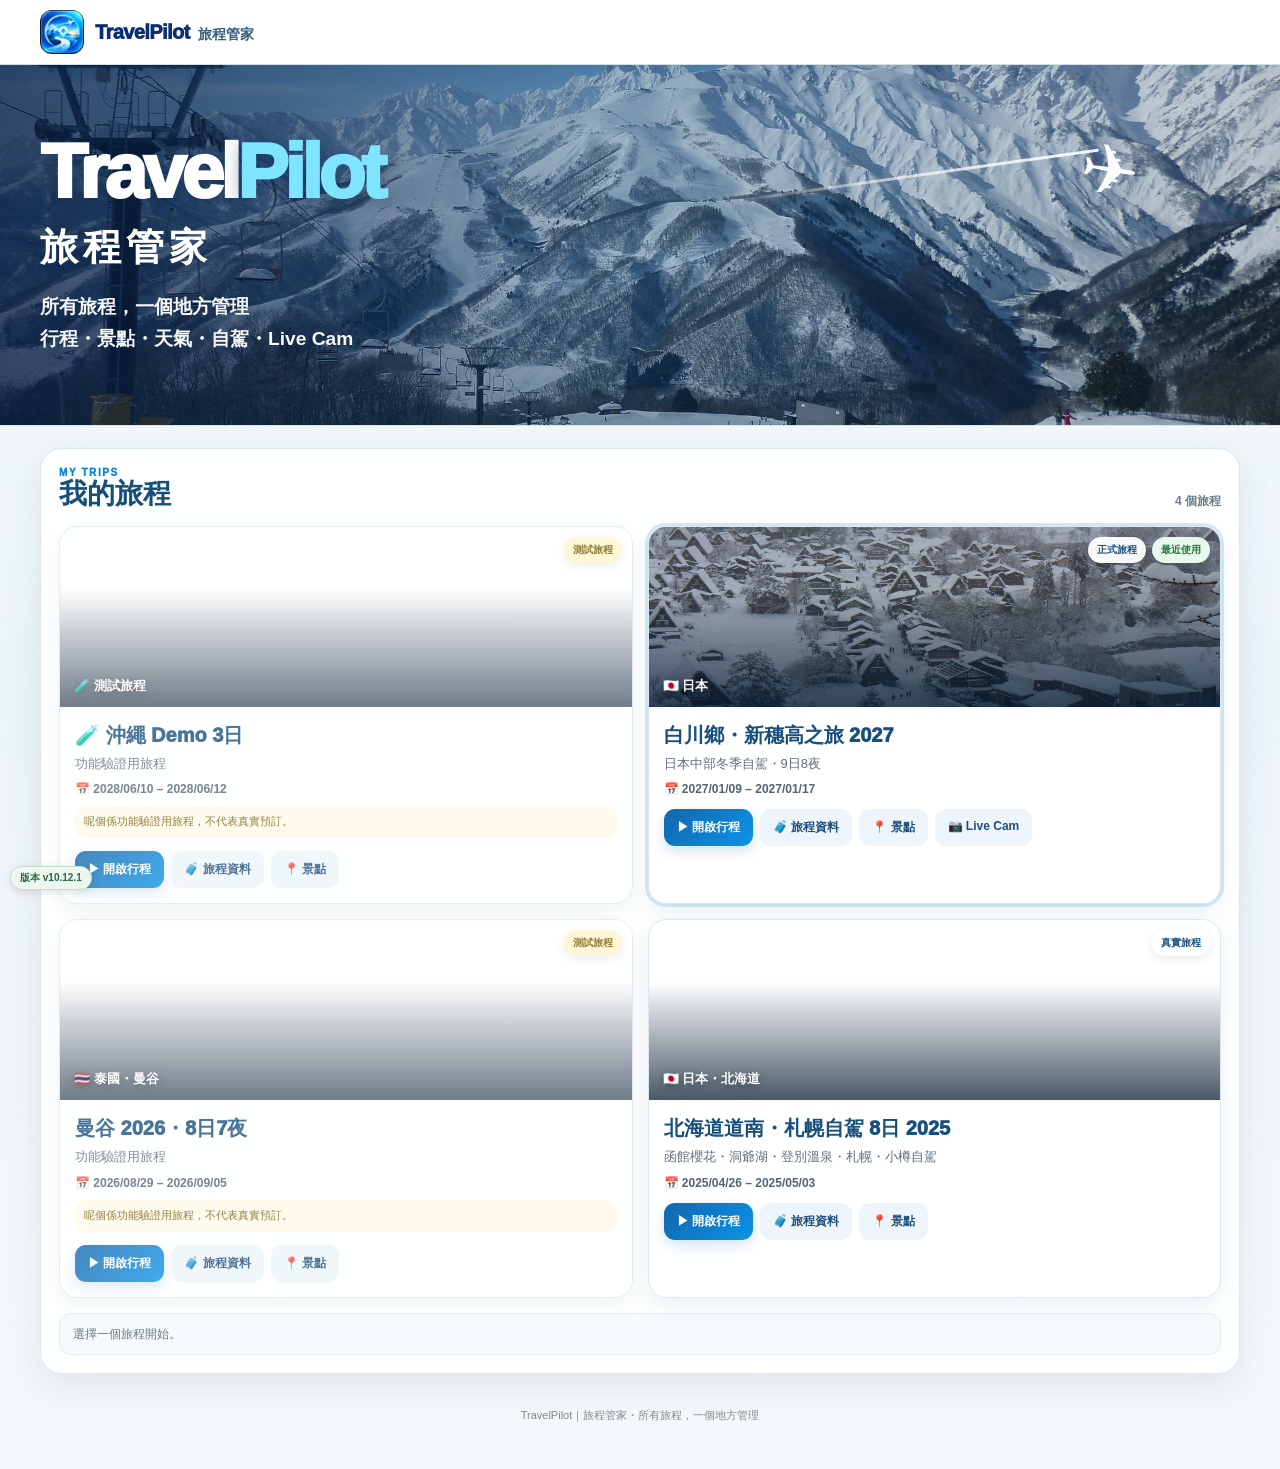
==== index.html @ 58495399 "release: pin homepage assets to v10.12.1" ====
<!DOCTYPE html>
<html lang="zh-HK">
<head>
<meta charset="UTF-8">
<meta name="viewport" content="width=device-width,initial-scale=1.0,viewport-fit=cover">
<meta name="theme-color" content="#0b5fa8">
<meta name="apple-mobile-web-app-capable" content="yes">
<meta name="apple-mobile-web-app-status-bar-style" content="default">
<meta name="apple-mobile-web-app-title" content="TravelPilot">
<link rel="manifest" href="manifest.webmanifest?v=10.12.1">
<link rel="icon" type="image/jpeg" href="assets/images/travelpilot-icon-exact.jpg?v=10.12.1">
<link rel="apple-touch-icon" sizes="180x180" href="assets/images/travelpilot-icon-exact.jpg?v=10.12.1">
<link rel="stylesheet" href="assets/travelpilot-home.css?v=10.12.1">
<meta name="description" content="TravelPilot 旅程管家：集中管理所有旅程、行程、景點、天氣、自駕、Live Cam、旅遊資料與出發 Checklist。">
<title>TravelPilot｜旅程管家</title>
</head>
<body>
<header class="tp-sitebar">
  <div class="tp-sitebar-inner">
    <a class="tp-brand" href="index.html" aria-label="TravelPilot 旅程管家首頁">
      <img src="assets/images/travelpilot-icon-exact.jpg?v=10.12.1" alt="">
      <span class="tp-brand-text"><strong>TravelPilot</strong><small>旅程管家</small></span>
    </a>
  </div>
</header>

<section class="tp-hero" aria-label="TravelPilot 旅程管家">
  <div class="tp-flight-line" aria-hidden="true"></div>
  <div class="tp-hero-inner">
    <div class="tp-hero-copy">
      <div class="tp-hero-title">Travel<span>Pilot</span></div>
      <div class="tp-hero-cn">旅程管家</div>
      <div class="tp-hero-sub">所有旅程，一個地方管理<br>行程・景點・天氣・自駕・Live Cam</div>
    </div>
  </div>
</section>

<main class="tp-shell">
  <section class="tp-trips-panel" id="trips">
    <div class="tp-section-head">
      <div>
        <p class="tp-kicker">MY TRIPS</p>
        <h1>我的旅程</h1>
      </div>
      <span class="tp-count" id="tripCount">載入中…</span>
    </div>
    <div class="tp-trip-grid" id="tripGrid"></div>
    <div class="tp-status" id="tripStatus">正在載入旅程資料…</div>
  </section>
</main>

<footer class="tp-footer">TravelPilot｜旅程管家・所有旅程，一個地方管理</footer>

<script src="assets/multi-trip-context-v1.js?v=10.12.1"></script>
<script>
(function(){
  const fallback={id:'shirakawago-shinhotaka-2027',name:'白川鄉・新穗高之旅 2027',shortName:'白川鄉・新穗高 2027',subtitle:'日本中部冬季自駕・9日8夜',startDate:'2027-01-09',endDate:'2027-01-17',country:'日本',emoji:'🇯🇵',cover:'assets/images/d7-shirakawago-view.jpg',entry:'itinerary.html',status:'active',badge:'正式旅程',features:{itinerary:true,tripInfo:true,attractions:true,liveCam:true}};
  const grid=document.getElementById('tripGrid');
  const count=document.getElementById('tripCount');
  const status=document.getElementById('tripStatus');
  let active='';
  try{active=localStorage.getItem('multiTrip.activeTrip')||''}catch(e){}
  function esc(s){return String(s||'').replace(/[&<>\"]/g,c=>({'&':'&amp;','<':'&lt;','>':'&gt;','\"':'&quot;'}[c]||c))}
  function fmt(s){if(!s)return'';const p=s.split('-');return p.length===3?p[0]+'/'+p[1]+'/'+p[2]:s}
  function url(file,id){const hash=file.includes('#')?file.slice(file.indexOf('#')):'';const clean=hash?file.slice(0,file.indexOf('#')):file;return clean+'?trip='+encodeURIComponent(id)+hash}
  function remember(id){active=id;try{localStorage.setItem('multiTrip.activeTrip',id)}catch(e){}}
  function link(label,file,t,secondary){return '<a class="tp-btn'+(secondary?' tp-btn-secondary':'')+'" href="'+url(file,t.id)+'" data-trip="'+esc(t.id)+'">'+label+'</a>'}
  function displayName(t){return t.status==='test'?(t.displayName||t.shortName||'測試旅程'):(t.displayName||t.name||t.shortName||'未命名旅程')}
  function displaySub(t){return t.status==='test'?(t.displaySubtitle||'功能驗證用旅程'):(t.displaySubtitle||t.subtitle||'')}
  function card(t){
    const f=t.features||{},isTest=t.status==='test',isCurrent=active===t.id,el=document.createElement('article');
    el.className='tp-trip-card'+(isCurrent?' is-current':'')+(isTest?' is-test':'');
    const cover=t.cover?"background-image:url('"+esc(t.cover)+"')":'';
    let actions='';
    if(f.itinerary!==false)actions+=link('▶ 開啟行程',t.entry||'itinerary.html',t,false);
    if(f.tripInfo!==false)actions+=link('🧳 旅程資料','trip-info.html',t,true);
    if(f.attractions!==false)actions+=link('📍 景點','attractions.html',t,true);
    if(f.liveCam!==false)actions+=link('📷 Live Cam','live.html',t,true);
    el.innerHTML='<div class="tp-cover" style="'+cover+'"><div class="tp-country">'+esc(t.emoji||'✈️')+' '+esc(t.country||'')+'</div><div class="tp-badges"><span class="tp-badge '+(isTest?'is-test':'')+'">'+esc(isTest?'測試旅程':(t.badge||'旅程'))+'</span>'+(isCurrent?'<span class="tp-badge is-current">最近使用</span>':'')+'</div></div><div class="tp-trip-body"><div class="tp-trip-name">'+esc(displayName(t))+'</div><div class="tp-trip-sub">'+esc(displaySub(t))+'</div><div class="tp-trip-date">📅 '+esc(fmt(t.startDate))+' – '+esc(fmt(t.endDate))+'</div>'+(isTest?'<div class="tp-test-note">呢個係功能驗證用旅程，不代表真實預訂。</div>':'')+'<div class="tp-actions">'+actions+'</div></div>';
    el.querySelectorAll('[data-trip]').forEach(x=>x.addEventListener('click',()=>remember(t.id)));
    return el;
  }
  function render(trips){
    trips=[...trips].sort((a,b)=>String(b.startDate||'').localeCompare(String(a.startDate||'')));
    if(!active){const first=trips.find(t=>t.status!=='test')||trips[0];if(first)active=first.id}
    grid.innerHTML='';trips.forEach(t=>grid.appendChild(card(t)));count.textContent=trips.length+' 個旅程';status.textContent=trips.length?'選擇一個旅程開始。':'暫時未有旅程。';
  }
  fetch('trips/registry.json?t='+Date.now(),{cache:'no-store'}).then(r=>{if(!r.ok)throw 0;return r.json()}).then(x=>render((x.trips||[]).filter(t=>t.status!=='hidden'))).catch(()=>{render([fallback]);status.textContent='目前離線，顯示已內置旅程。'});
})();
</script>
</body>
</html>
---- assets/travelpilot-home.css ----
:root{--tp-blue:#0879d1;--tp-deep:#092e72;--tp-cyan:#15cbe8;--tp-bg:#edf4f8;--tp-ink:#18344c;--tp-muted:#667b8b;--tp-line:#dce8f0;--tp-card:#fff;--tp-shadow:0 12px 34px rgba(30,82,121,.10)}*{box-sizing:border-box}html{background:var(--tp-bg);scroll-behavior:smooth}body{margin:0;background:linear-gradient(180deg,#f6fbfe 0,#edf4f8 46%,#f5f8fa 100%);color:var(--tp-ink);font-family:Arial,"Microsoft JhengHei","Noto Sans TC",sans-serif;-webkit-font-smoothing:antialiased;overflow-x:hidden}a{-webkit-tap-highlight-color:transparent}.tp-sitebar{position:sticky;top:0;z-index:50;background:rgba(255,255,255,.94);backdrop-filter:blur(18px);border-bottom:1px solid rgba(205,222,233,.95);box-shadow:0 3px 18px rgba(22,65,97,.07)}.tp-sitebar-inner{width:min(1240px,100%);min-height:64px;margin:auto;padding:8px 20px;display:flex;align-items:center}.tp-brand{display:inline-flex;align-items:center;gap:11px;text-decoration:none;color:var(--tp-deep)}.tp-brand>img{width:44px;height:44px;object-fit:cover;border-radius:12px}.tp-brand-text{display:flex;align-items:baseline;gap:8px}.tp-brand-text strong{font-size:20px;font-weight:950;letter-spacing:-.03em}.tp-brand-text small{font-size:14px;font-weight:850;color:#325b7f}.tp-hero{position:relative;min-height:360px;background:linear-gradient(90deg,rgba(4,31,68,.72),rgba(5,69,116,.32) 47%,rgba(7,87,136,.08)),url('images/d5-mountain-harbor.jpg') center 42%/cover no-repeat;border-bottom:1px solid #d2e4ee;overflow:hidden}.tp-hero:before{content:"";position:absolute;left:0;right:0;bottom:0;height:40%;background:linear-gradient(180deg,transparent,rgba(3,24,47,.18))}.tp-hero:after{content:"✈";position:absolute;right:11%;top:18%;font-size:70px;color:rgba(255,255,255,.96);text-shadow:0 6px 22px rgba(0,45,88,.28);transform:rotate(9deg)}.tp-flight-line{position:absolute;right:14%;top:31%;width:32%;height:3px;background:linear-gradient(90deg,transparent,rgba(255,255,255,.65),rgba(255,255,255,.95));transform:rotate(-8deg);border-radius:999px;box-shadow:0 0 10px rgba(255,255,255,.35)}.tp-hero-inner{position:relative;z-index:2;width:min(1240px,100%);min-height:360px;margin:auto;padding:38px 20px;display:flex;align-items:center}.tp-hero-copy{max-width:650px;color:#fff;text-shadow:0 3px 18px rgba(0,34,74,.48)}.tp-hero-title{font-size:clamp(48px,6vw,88px);font-weight:950;letter-spacing:-.055em;line-height:.95}.tp-hero-title span{color:#7fe4ff}.tp-hero-cn{margin-top:14px;font-size:clamp(25px,3vw,43px);font-weight:900;letter-spacing:.13em}.tp-hero-sub{margin-top:18px;font-size:clamp(14px,1.5vw,20px);font-weight:750;line-height:1.65;color:rgba(255,255,255,.96)}.tp-shell{width:min(1240px,100%);margin:auto;padding:22px 20px 34px}.tp-trips-panel{background:rgba(255,255,255,.96);border:1px solid var(--tp-line);border-radius:22px;box-shadow:var(--tp-shadow);padding:18px}.tp-section-head{display:flex;align-items:flex-end;justify-content:space-between;gap:14px;margin-bottom:16px}.tp-section-head h1{margin:1px 0 0;color:#174e7a;line-height:1.1;font-size:28px}.tp-kicker{margin:0;color:#0a86da;font-size:10px;font-weight:950;letter-spacing:.16em}.tp-count{font-size:12px;color:#6b7d89;font-weight:850}.tp-trip-grid{display:grid;grid-template-columns:repeat(2,minmax(0,1fr));gap:15px}.tp-trip-card{overflow:hidden;background:#fff;border:1px solid #dce8f0;border-radius:18px;box-shadow:0 8px 22px rgba(20,71,111,.08);transition:transform .16s ease,box-shadow .16s ease,opacity .16s ease}.tp-trip-card:hover{transform:translateY(-2px);box-shadow:0 12px 28px rgba(20,71,111,.12)}.tp-trip-card.is-current{outline:3px solid rgba(8,121,209,.17)}.tp-trip-card.is-test{opacity:.78}.tp-cover{height:180px;background:linear-gradient(135deg,#dbe7ef,#b8cedd) center/cover no-repeat;position:relative}.tp-cover:after{content:"";position:absolute;inset:0;background:linear-gradient(transparent 34%,rgba(3,24,47,.72))}.tp-country{position:absolute;left:14px;bottom:12px;z-index:2;color:#fff;font-size:13px;font-weight:900;text-shadow:0 2px 8px rgba(0,0,0,.35)}.tp-badges{position:absolute;top:10px;right:10px;z-index:3;display:flex;gap:6px;flex-wrap:wrap;justify-content:flex-end}.tp-badge{padding:6px 9px;border-radius:999px;font-size:10px;font-weight:950;background:rgba(255,255,255,.95);color:#174f7d;box-shadow:0 3px 10px rgba(11,49,78,.10)}.tp-badge.is-test{background:#fff4c8;color:#725700}.tp-badge.is-current{background:#e7f8ec;color:#277341}.tp-trip-body{padding:15px}.tp-trip-name{font-size:20px;font-weight:950;color:#174f7d;line-height:1.35}.tp-trip-sub{margin-top:5px;color:#60717d;font-size:13px;line-height:1.5}.tp-trip-date{margin-top:9px;font-size:12px;color:#526571;font-weight:850}.tp-test-note{margin-top:10px;padding:8px 9px;border-radius:10px;background:#fff9e7;color:#776012;font-size:11px;line-height:1.45}.tp-actions{display:flex;gap:7px;flex-wrap:wrap;margin-top:13px}.tp-btn{border:0;border-radius:11px;background:linear-gradient(135deg,#1266ad,#0b94e7);color:#fff;padding:10px 13px;font-weight:900;text-decoration:none;font-size:12px;box-shadow:0 5px 13px rgba(19,105,173,.19);transition:transform .15s ease,filter .15s ease}.tp-btn:hover{transform:translateY(-1px);filter:brightness(1.03)}.tp-btn-secondary{background:#edf5fa;color:#1f4e79;box-shadow:none}.tp-status{margin-top:15px;padding:11px 13px;border-radius:12px;background:#f7fafc;color:#657987;font-size:12px;line-height:1.55;border:1px solid #e0ebf2}.tp-footer{text-align:center;color:#7b8992;font-size:11px;padding:0 12px 46px}@media(max-width:980px){.tp-hero,.tp-hero-inner{min-height:310px}.tp-hero:after{font-size:54px;right:7%}.tp-flight-line{right:12%;width:36%}}@media(max-width:700px){.tp-sitebar-inner{min-height:58px;padding:7px 12px}.tp-brand>img{width:40px;height:40px}.tp-brand-text{gap:6px}.tp-brand-text strong{font-size:17px}.tp-brand-text small{font-size:12px}.tp-hero{min-height:300px;background-position:center 45%}.tp-hero-inner{min-height:300px;padding:28px 16px;align-items:flex-end}.tp-hero-copy{max-width:88%}.tp-hero-title{font-size:clamp(38px,11vw,52px)}.tp-hero-cn{font-size:clamp(22px,7vw,30px)}.tp-hero-sub{font-size:13px;margin-top:12px}.tp-hero:after{font-size:42px;right:4%;top:9%}.tp-flight-line{top:21%;right:7%;width:40%}.tp-shell{padding:12px 10px 28px}.tp-trips-panel{padding:12px;border-radius:17px}.tp-section-head{margin-bottom:12px}.tp-section-head h1{font-size:23px}.tp-trip-grid{grid-template-columns:1fr}.tp-cover{height:155px}.tp-trip-name{font-size:18px}.tp-footer{padding-bottom:34px}}@media(max-width:390px){.tp-brand-text{flex-direction:column;align-items:flex-start;gap:0}.tp-brand-text small{font-size:10px}.tp-btn{padding:9px 11px}}
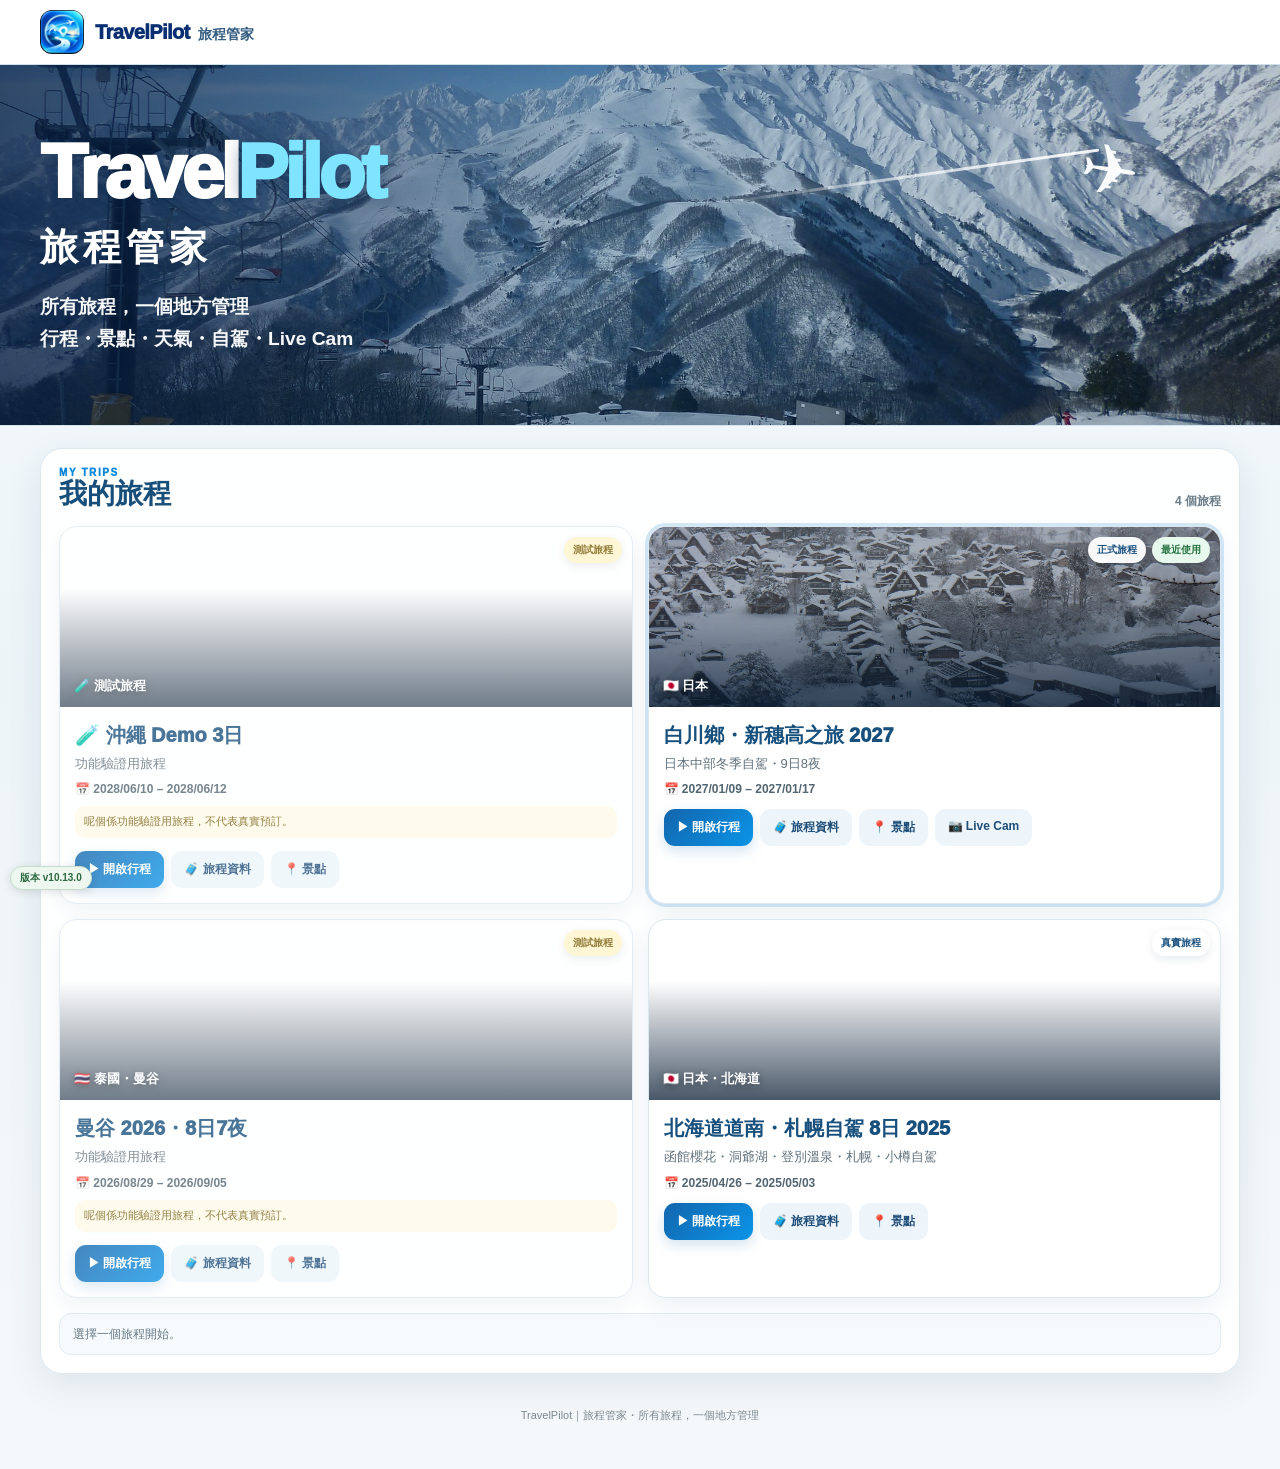
==== commit 895f6765: "release: refresh homepage cache-busters for v10.13.0" ====
--- a/index.html
+++ b/index.html
@@ -7,10 +7,10 @@
 <meta name="apple-mobile-web-app-capable" content="yes">
 <meta name="apple-mobile-web-app-status-bar-style" content="default">
 <meta name="apple-mobile-web-app-title" content="TravelPilot">
-<link rel="manifest" href="manifest.webmanifest?v=10.12.1">
-<link rel="icon" type="image/jpeg" href="assets/images/travelpilot-icon-exact.jpg?v=10.12.1">
-<link rel="apple-touch-icon" sizes="180x180" href="assets/images/travelpilot-icon-exact.jpg?v=10.12.1">
-<link rel="stylesheet" href="assets/travelpilot-home.css?v=10.12.1">
+<link rel="manifest" href="manifest.webmanifest?v=10.13.0">
+<link rel="icon" type="image/jpeg" href="assets/images/travelpilot-icon-exact.jpg?v=10.13.0">
+<link rel="apple-touch-icon" sizes="180x180" href="assets/images/travelpilot-icon-exact.jpg?v=10.13.0">
+<link rel="stylesheet" href="assets/travelpilot-home.css?v=10.13.0">
 <meta name="description" content="TravelPilot 旅程管家：集中管理所有旅程、行程、景點、天氣、自駕、Live Cam、旅遊資料與出發 Checklist。">
 <title>TravelPilot｜旅程管家</title>
 </head>
@@ -18,7 +18,7 @@
 <header class="tp-sitebar">
   <div class="tp-sitebar-inner">
     <a class="tp-brand" href="index.html" aria-label="TravelPilot 旅程管家首頁">
-      <img src="assets/images/travelpilot-icon-exact.jpg?v=10.12.1" alt="">
+      <img src="assets/images/travelpilot-icon-exact.jpg?v=10.13.0" alt="">
       <span class="tp-brand-text"><strong>TravelPilot</strong><small>旅程管家</small></span>
     </a>
   </div>
@@ -51,7 +51,7 @@
 
 <footer class="tp-footer">TravelPilot｜旅程管家・所有旅程，一個地方管理</footer>
 
-<script src="assets/multi-trip-context-v1.js?v=10.12.1"></script>
+<script src="assets/multi-trip-context-v1.js?v=10.13.0"></script>
 <script>
 (function(){
   const fallback={id:'shirakawago-shinhotaka-2027',name:'白川鄉・新穗高之旅 2027',shortName:'白川鄉・新穗高 2027',subtitle:'日本中部冬季自駕・9日8夜',startDate:'2027-01-09',endDate:'2027-01-17',country:'日本',emoji:'🇯🇵',cover:'assets/images/d7-shirakawago-view.jpg',entry:'itinerary.html',status:'active',badge:'正式旅程',features:{itinerary:true,tripInfo:true,attractions:true,liveCam:true}};
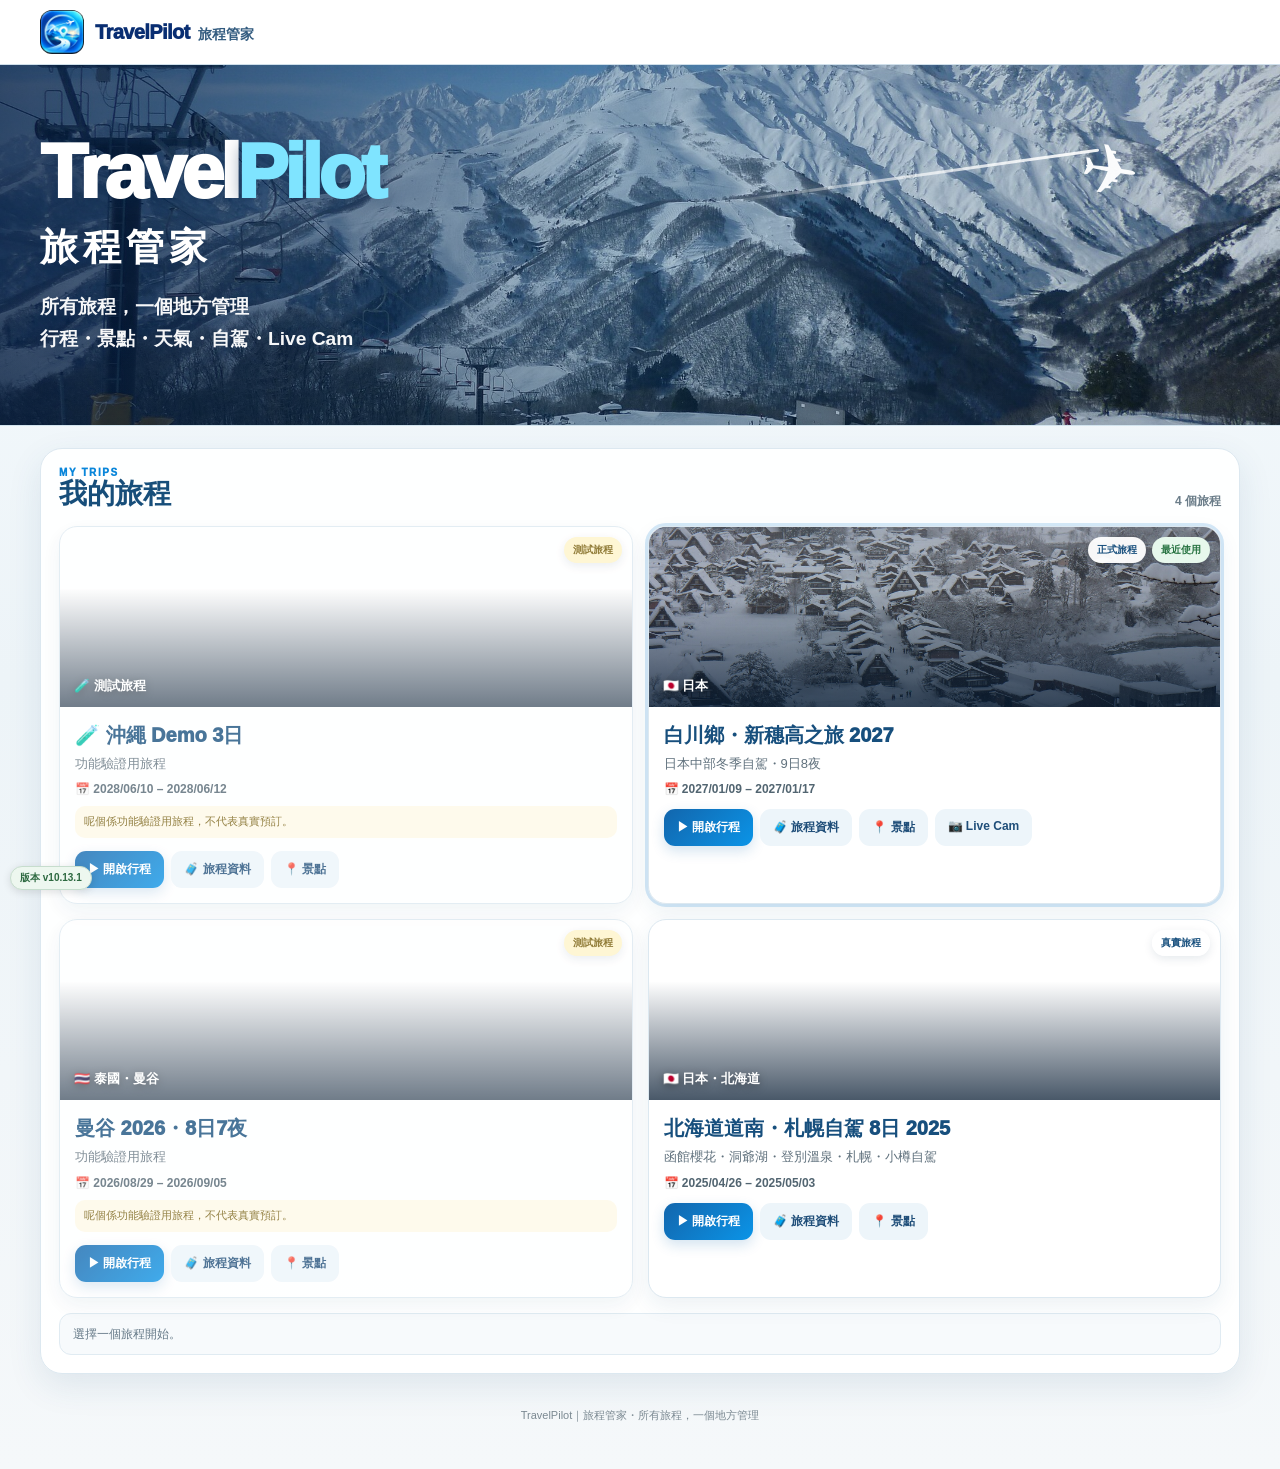
==== commit 1c666347: "cleanup: remove retired trip-page update popup [stage4b-applied]" ====
--- a/index.html
+++ b/index.html
@@ -7,10 +7,10 @@
 <meta name="apple-mobile-web-app-capable" content="yes">
 <meta name="apple-mobile-web-app-status-bar-style" content="default">
 <meta name="apple-mobile-web-app-title" content="TravelPilot">
-<link rel="manifest" href="manifest.webmanifest?v=10.13.0">
-<link rel="icon" type="image/jpeg" href="assets/images/travelpilot-icon-exact.jpg?v=10.13.0">
-<link rel="apple-touch-icon" sizes="180x180" href="assets/images/travelpilot-icon-exact.jpg?v=10.13.0">
-<link rel="stylesheet" href="assets/travelpilot-home.css?v=10.13.0">
+<link rel="manifest" href="manifest.webmanifest?v=10.13.1">
+<link rel="icon" type="image/jpeg" href="assets/images/travelpilot-icon-exact.jpg?v=10.13.1">
+<link rel="apple-touch-icon" sizes="180x180" href="assets/images/travelpilot-icon-exact.jpg?v=10.13.1">
+<link rel="stylesheet" href="assets/travelpilot-home.css?v=10.13.1">
 <meta name="description" content="TravelPilot 旅程管家：集中管理所有旅程、行程、景點、天氣、自駕、Live Cam、旅遊資料與出發 Checklist。">
 <title>TravelPilot｜旅程管家</title>
 </head>
@@ -18,7 +18,7 @@
 <header class="tp-sitebar">
   <div class="tp-sitebar-inner">
     <a class="tp-brand" href="index.html" aria-label="TravelPilot 旅程管家首頁">
-      <img src="assets/images/travelpilot-icon-exact.jpg?v=10.13.0" alt="">
+      <img src="assets/images/travelpilot-icon-exact.jpg?v=10.13.1" alt="">
       <span class="tp-brand-text"><strong>TravelPilot</strong><small>旅程管家</small></span>
     </a>
   </div>
@@ -51,7 +51,7 @@
 
 <footer class="tp-footer">TravelPilot｜旅程管家・所有旅程，一個地方管理</footer>
 
-<script src="assets/multi-trip-context-v1.js?v=10.13.0"></script>
+<script src="assets/multi-trip-context-v1.js?v=10.13.1"></script>
 <script>
 (function(){
   const fallback={id:'shirakawago-shinhotaka-2027',name:'白川鄉・新穗高之旅 2027',shortName:'白川鄉・新穗高 2027',subtitle:'日本中部冬季自駕・9日8夜',startDate:'2027-01-09',endDate:'2027-01-17',country:'日本',emoji:'🇯🇵',cover:'assets/images/d7-shirakawago-view.jpg',entry:'itinerary.html',status:'active',badge:'正式旅程',features:{itinerary:true,tripInfo:true,attractions:true,liveCam:true}};
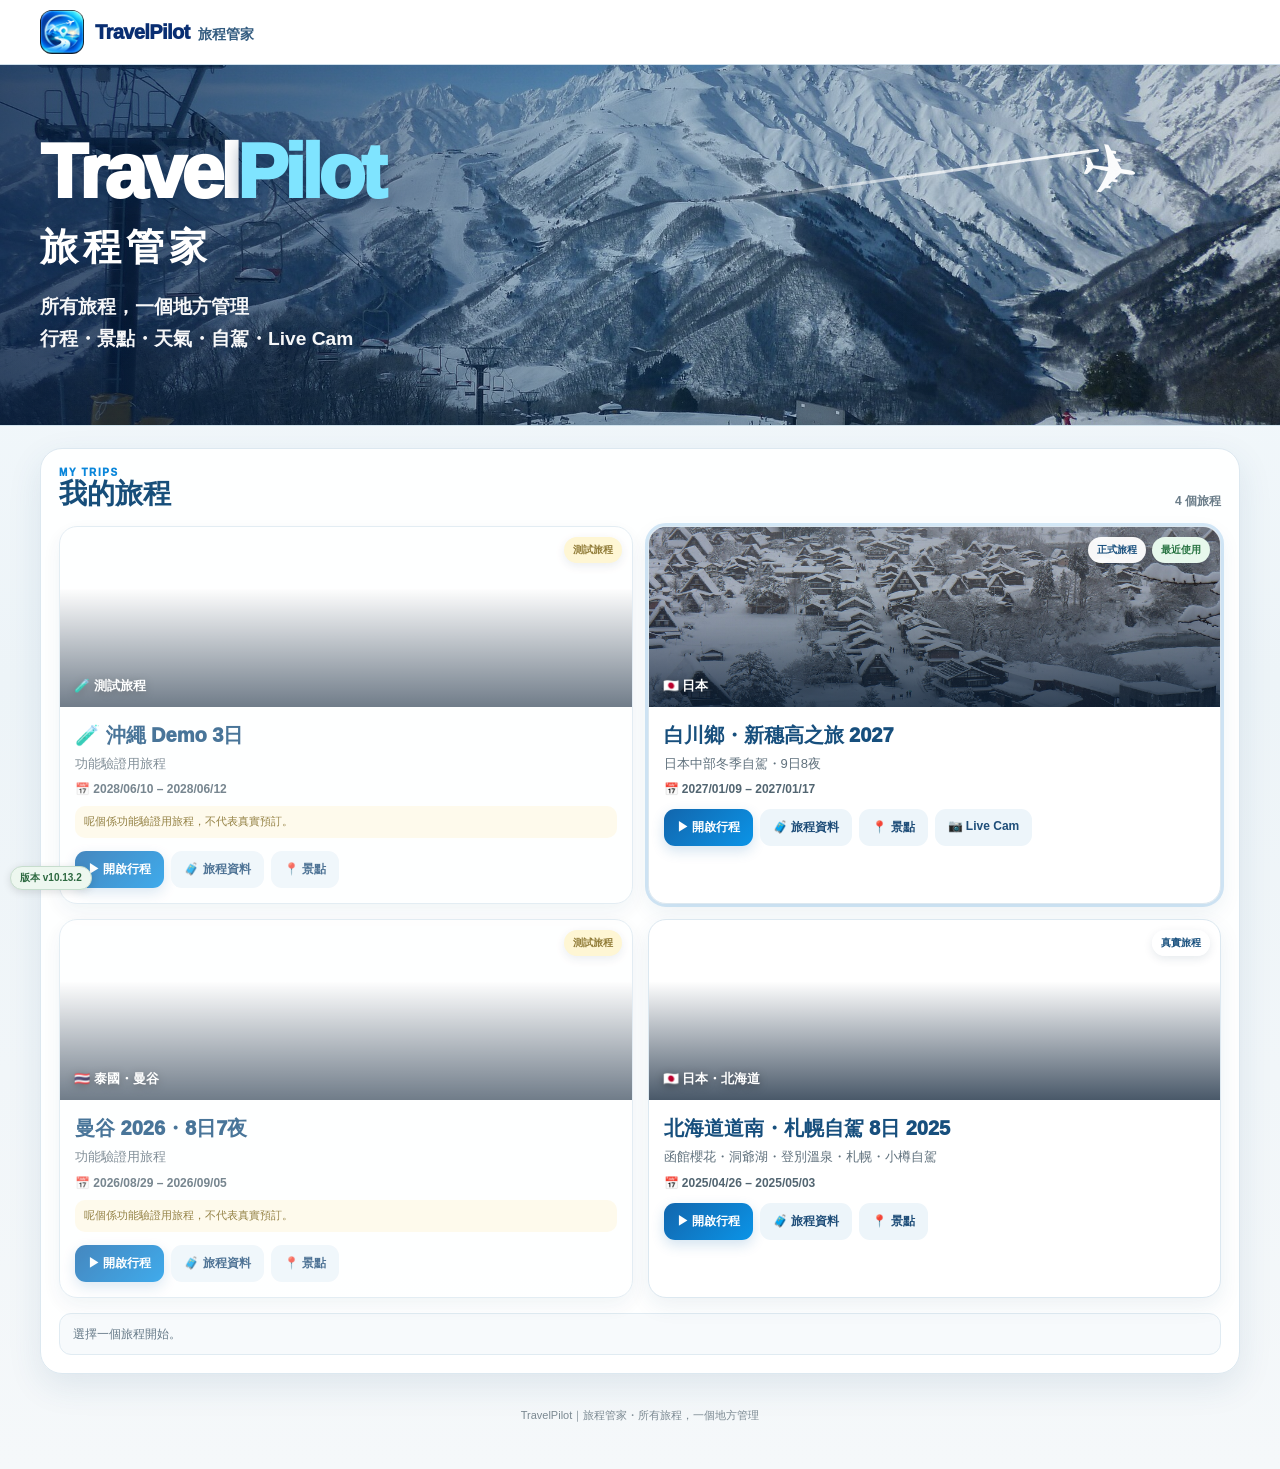
==== commit 347f7c5a: "cleanup: audit loader dependencies and remove duplicate script load [stage5a-applied]" ====
--- a/index.html
+++ b/index.html
@@ -7,10 +7,10 @@
 <meta name="apple-mobile-web-app-capable" content="yes">
 <meta name="apple-mobile-web-app-status-bar-style" content="default">
 <meta name="apple-mobile-web-app-title" content="TravelPilot">
-<link rel="manifest" href="manifest.webmanifest?v=10.13.1">
-<link rel="icon" type="image/jpeg" href="assets/images/travelpilot-icon-exact.jpg?v=10.13.1">
-<link rel="apple-touch-icon" sizes="180x180" href="assets/images/travelpilot-icon-exact.jpg?v=10.13.1">
-<link rel="stylesheet" href="assets/travelpilot-home.css?v=10.13.1">
+<link rel="manifest" href="manifest.webmanifest?v=10.13.2">
+<link rel="icon" type="image/jpeg" href="assets/images/travelpilot-icon-exact.jpg?v=10.13.2">
+<link rel="apple-touch-icon" sizes="180x180" href="assets/images/travelpilot-icon-exact.jpg?v=10.13.2">
+<link rel="stylesheet" href="assets/travelpilot-home.css?v=10.13.2">
 <meta name="description" content="TravelPilot 旅程管家：集中管理所有旅程、行程、景點、天氣、自駕、Live Cam、旅遊資料與出發 Checklist。">
 <title>TravelPilot｜旅程管家</title>
 </head>
@@ -18,7 +18,7 @@
 <header class="tp-sitebar">
   <div class="tp-sitebar-inner">
     <a class="tp-brand" href="index.html" aria-label="TravelPilot 旅程管家首頁">
-      <img src="assets/images/travelpilot-icon-exact.jpg?v=10.13.1" alt="">
+      <img src="assets/images/travelpilot-icon-exact.jpg?v=10.13.2" alt="">
       <span class="tp-brand-text"><strong>TravelPilot</strong><small>旅程管家</small></span>
     </a>
   </div>
@@ -51,7 +51,7 @@
 
 <footer class="tp-footer">TravelPilot｜旅程管家・所有旅程，一個地方管理</footer>
 
-<script src="assets/multi-trip-context-v1.js?v=10.13.1"></script>
+<script src="assets/multi-trip-context-v1.js?v=10.13.2"></script>
 <script>
 (function(){
   const fallback={id:'shirakawago-shinhotaka-2027',name:'白川鄉・新穗高之旅 2027',shortName:'白川鄉・新穗高 2027',subtitle:'日本中部冬季自駕・9日8夜',startDate:'2027-01-09',endDate:'2027-01-17',country:'日本',emoji:'🇯🇵',cover:'assets/images/d7-shirakawago-view.jpg',entry:'itinerary.html',status:'active',badge:'正式旅程',features:{itinerary:true,tripInfo:true,attractions:true,liveCam:true}};
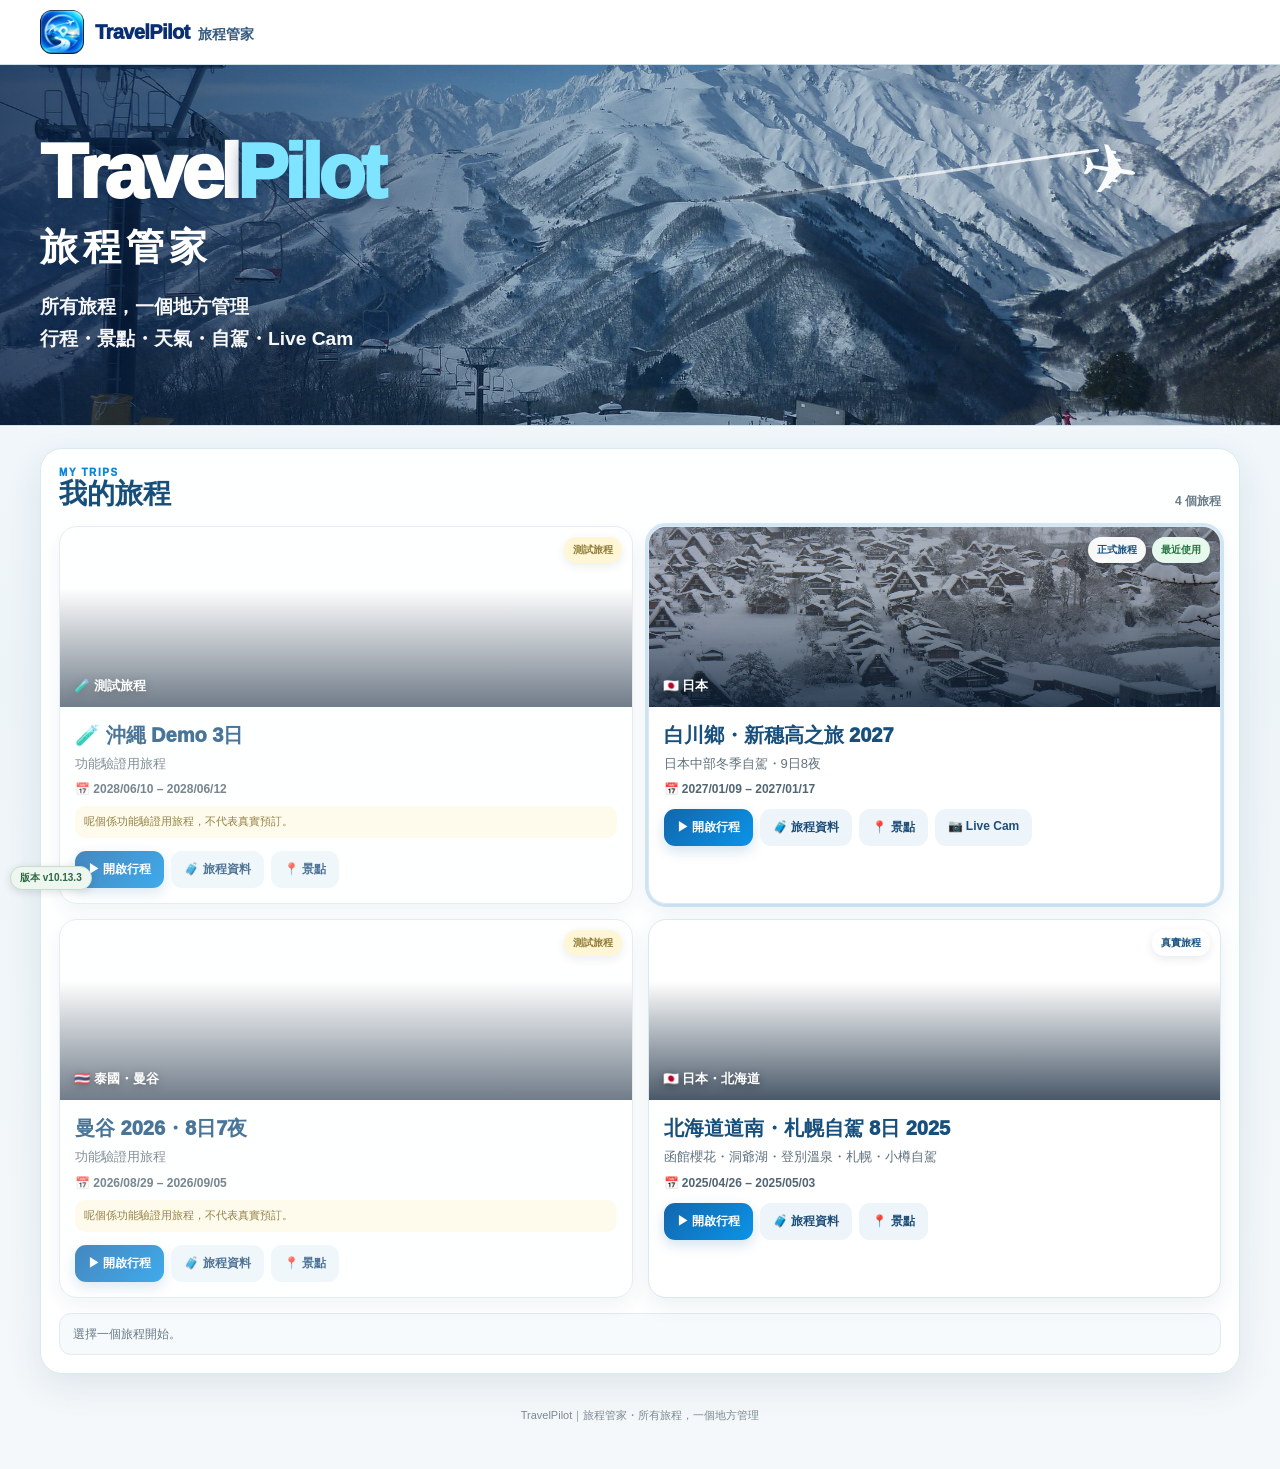
==== commit c17a05fd: "fix: remove persistent Live Cam reload prompt [live-reload-hotfix-applied]" ====
--- a/index.html
+++ b/index.html
@@ -7,10 +7,10 @@
 <meta name="apple-mobile-web-app-capable" content="yes">
 <meta name="apple-mobile-web-app-status-bar-style" content="default">
 <meta name="apple-mobile-web-app-title" content="TravelPilot">
-<link rel="manifest" href="manifest.webmanifest?v=10.13.2">
-<link rel="icon" type="image/jpeg" href="assets/images/travelpilot-icon-exact.jpg?v=10.13.2">
-<link rel="apple-touch-icon" sizes="180x180" href="assets/images/travelpilot-icon-exact.jpg?v=10.13.2">
-<link rel="stylesheet" href="assets/travelpilot-home.css?v=10.13.2">
+<link rel="manifest" href="manifest.webmanifest?v=10.13.3">
+<link rel="icon" type="image/jpeg" href="assets/images/travelpilot-icon-exact.jpg?v=10.13.3">
+<link rel="apple-touch-icon" sizes="180x180" href="assets/images/travelpilot-icon-exact.jpg?v=10.13.3">
+<link rel="stylesheet" href="assets/travelpilot-home.css?v=10.13.3">
 <meta name="description" content="TravelPilot 旅程管家：集中管理所有旅程、行程、景點、天氣、自駕、Live Cam、旅遊資料與出發 Checklist。">
 <title>TravelPilot｜旅程管家</title>
 </head>
@@ -18,7 +18,7 @@
 <header class="tp-sitebar">
   <div class="tp-sitebar-inner">
     <a class="tp-brand" href="index.html" aria-label="TravelPilot 旅程管家首頁">
-      <img src="assets/images/travelpilot-icon-exact.jpg?v=10.13.2" alt="">
+      <img src="assets/images/travelpilot-icon-exact.jpg?v=10.13.3" alt="">
       <span class="tp-brand-text"><strong>TravelPilot</strong><small>旅程管家</small></span>
     </a>
   </div>
@@ -51,7 +51,7 @@
 
 <footer class="tp-footer">TravelPilot｜旅程管家・所有旅程，一個地方管理</footer>
 
-<script src="assets/multi-trip-context-v1.js?v=10.13.2"></script>
+<script src="assets/multi-trip-context-v1.js?v=10.13.3"></script>
 <script>
 (function(){
   const fallback={id:'shirakawago-shinhotaka-2027',name:'白川鄉・新穗高之旅 2027',shortName:'白川鄉・新穗高 2027',subtitle:'日本中部冬季自駕・9日8夜',startDate:'2027-01-09',endDate:'2027-01-17',country:'日本',emoji:'🇯🇵',cover:'assets/images/d7-shirakawago-view.jpg',entry:'itinerary.html',status:'active',badge:'正式旅程',features:{itinerary:true,tripInfo:true,attractions:true,liveCam:true}};
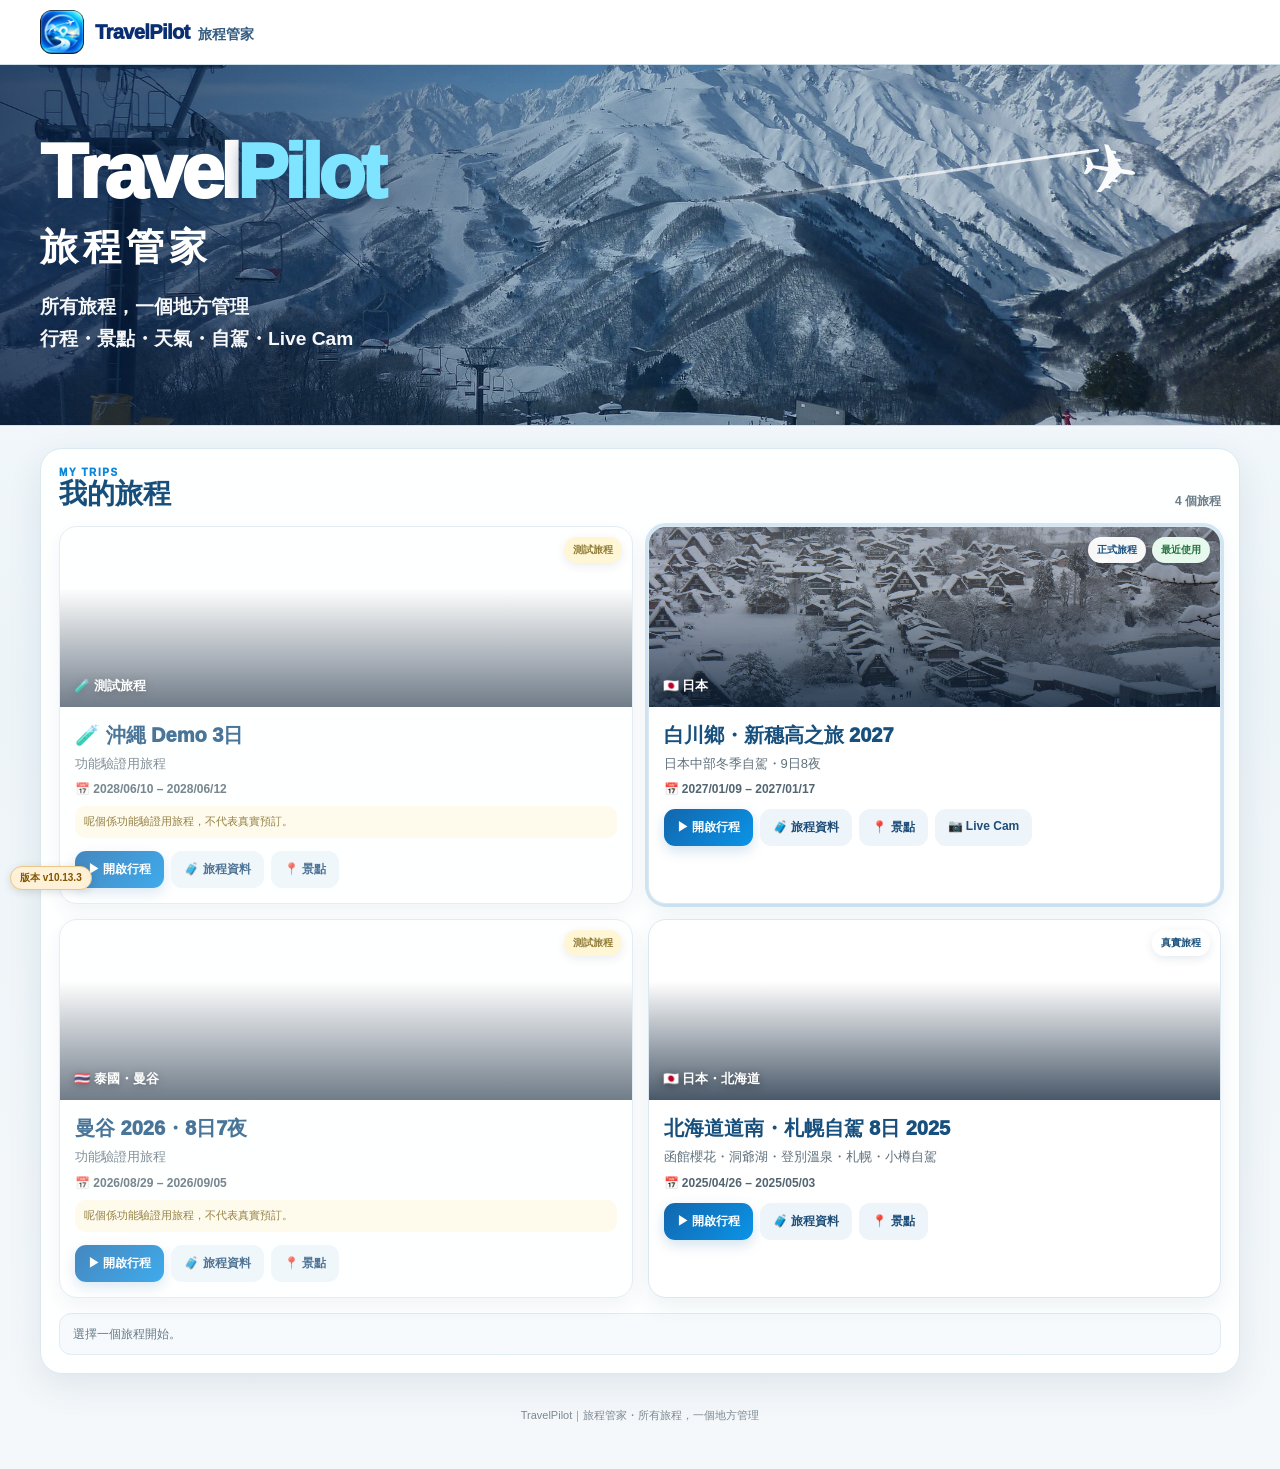
==== commit 00d7867d: "Stage 6A: bump homepage release pins" ====
--- a/index.html
+++ b/index.html
@@ -7,10 +7,10 @@
 <meta name="apple-mobile-web-app-capable" content="yes">
 <meta name="apple-mobile-web-app-status-bar-style" content="default">
 <meta name="apple-mobile-web-app-title" content="TravelPilot">
-<link rel="manifest" href="manifest.webmanifest?v=10.13.3">
-<link rel="icon" type="image/jpeg" href="assets/images/travelpilot-icon-exact.jpg?v=10.13.3">
-<link rel="apple-touch-icon" sizes="180x180" href="assets/images/travelpilot-icon-exact.jpg?v=10.13.3">
-<link rel="stylesheet" href="assets/travelpilot-home.css?v=10.13.3">
+<link rel="manifest" href="manifest.webmanifest?v=10.14.0">
+<link rel="icon" type="image/jpeg" href="assets/images/travelpilot-icon-exact.jpg?v=10.14.0">
+<link rel="apple-touch-icon" sizes="180x180" href="assets/images/travelpilot-icon-exact.jpg?v=10.14.0">
+<link rel="stylesheet" href="assets/travelpilot-home.css?v=10.14.0">
 <meta name="description" content="TravelPilot 旅程管家：集中管理所有旅程、行程、景點、天氣、自駕、Live Cam、旅遊資料與出發 Checklist。">
 <title>TravelPilot｜旅程管家</title>
 </head>
@@ -18,7 +18,7 @@
 <header class="tp-sitebar">
   <div class="tp-sitebar-inner">
     <a class="tp-brand" href="index.html" aria-label="TravelPilot 旅程管家首頁">
-      <img src="assets/images/travelpilot-icon-exact.jpg?v=10.13.3" alt="">
+      <img src="assets/images/travelpilot-icon-exact.jpg?v=10.14.0" alt="">
       <span class="tp-brand-text"><strong>TravelPilot</strong><small>旅程管家</small></span>
     </a>
   </div>
@@ -51,7 +51,7 @@
 
 <footer class="tp-footer">TravelPilot｜旅程管家・所有旅程，一個地方管理</footer>
 
-<script src="assets/multi-trip-context-v1.js?v=10.13.3"></script>
+<script src="assets/multi-trip-context-v1.js?v=10.14.0"></script>
 <script>
 (function(){
   const fallback={id:'shirakawago-shinhotaka-2027',name:'白川鄉・新穗高之旅 2027',shortName:'白川鄉・新穗高 2027',subtitle:'日本中部冬季自駕・9日8夜',startDate:'2027-01-09',endDate:'2027-01-17',country:'日本',emoji:'🇯🇵',cover:'assets/images/d7-shirakawago-view.jpg',entry:'itinerary.html',status:'active',badge:'正式旅程',features:{itinerary:true,tripInfo:true,attractions:true,liveCam:true}};
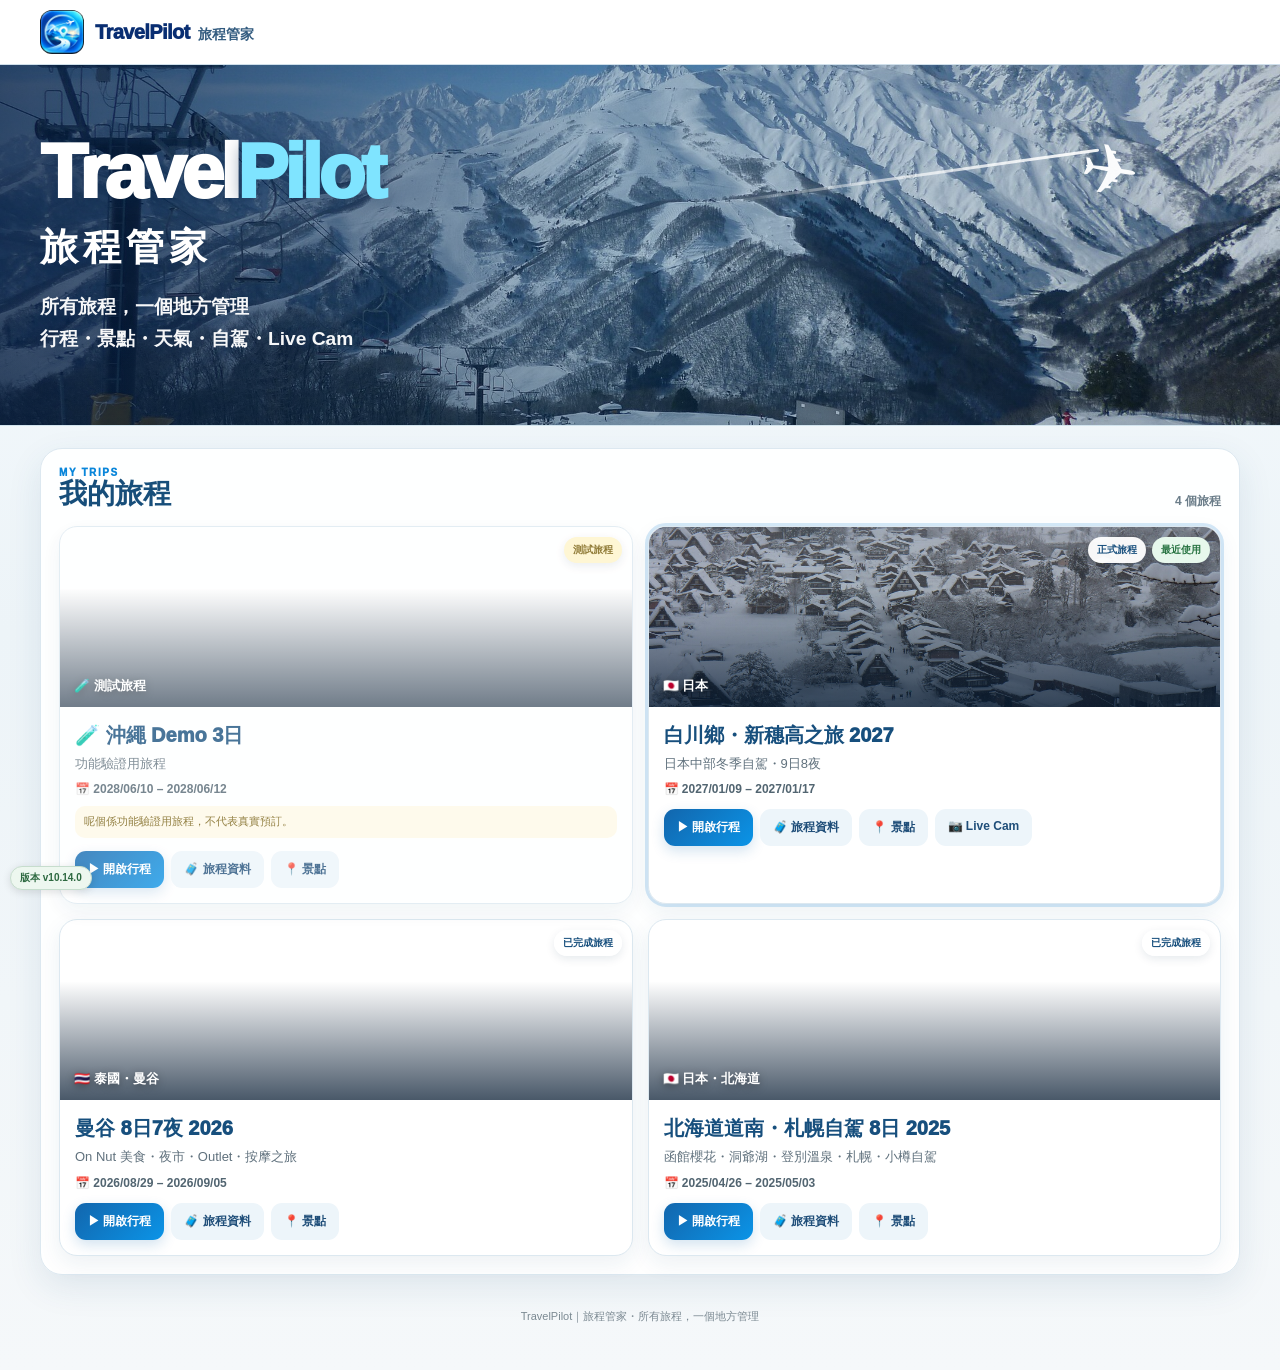
==== commit 4b995b86: "Polish trip cards with click-through and completed status" ====
--- a/index.html
+++ b/index.html
@@ -45,7 +45,6 @@
       <span class="tp-count" id="tripCount">載入中…</span>
     </div>
     <div class="tp-trip-grid" id="tripGrid"></div>
-    <div class="tp-status" id="tripStatus">正在載入旅程資料…</div>
   </section>
 </main>
 
@@ -57,7 +56,6 @@
   const fallback={id:'shirakawago-shinhotaka-2027',name:'白川鄉・新穗高之旅 2027',shortName:'白川鄉・新穗高 2027',subtitle:'日本中部冬季自駕・9日8夜',startDate:'2027-01-09',endDate:'2027-01-17',country:'日本',emoji:'🇯🇵',cover:'assets/images/d7-shirakawago-view.jpg',entry:'itinerary.html',status:'active',badge:'正式旅程',features:{itinerary:true,tripInfo:true,attractions:true,liveCam:true}};
   const grid=document.getElementById('tripGrid');
   const count=document.getElementById('tripCount');
-  const status=document.getElementById('tripStatus');
   let active='';
   try{active=localStorage.getItem('multiTrip.activeTrip')||''}catch(e){}
   function esc(s){return String(s||'').replace(/[&<>\"]/g,c=>({'&':'&amp;','<':'&lt;','>':'&gt;','\"':'&quot;'}[c]||c))}
@@ -67,25 +65,49 @@
   function link(label,file,t,secondary){return '<a class="tp-btn'+(secondary?' tp-btn-secondary':'')+'" href="'+url(file,t.id)+'" data-trip="'+esc(t.id)+'">'+label+'</a>'}
   function displayName(t){return t.status==='test'?(t.displayName||t.shortName||'測試旅程'):(t.displayName||t.name||t.shortName||'未命名旅程')}
   function displaySub(t){return t.status==='test'?(t.displaySubtitle||'功能驗證用旅程'):(t.displaySubtitle||t.subtitle||'')}
+  function isCompleted(t){
+    if(t.status==='test'||!t.endDate)return false;
+    const end=new Date(t.endDate+'T23:59:59');
+    return !Number.isNaN(end.getTime())&&end.getTime()<Date.now();
+  }
   function card(t){
-    const f=t.features||{},isTest=t.status==='test',isCurrent=active===t.id,el=document.createElement('article');
-    el.className='tp-trip-card'+(isCurrent?' is-current':'')+(isTest?' is-test':'');
+    const f=t.features||{},isTest=t.status==='test',completed=isCompleted(t),isCurrent=active===t.id,el=document.createElement('article');
+    el.className='tp-trip-card'+(isCurrent?' is-current':'')+(isTest?' is-test':'')+(completed?' is-completed':'');
+    const primaryUrl=url(t.entry||'itinerary.html',t.id);
+    el.dataset.href=primaryUrl;
+    el.tabIndex=0;
+    el.setAttribute('role','link');
+    el.setAttribute('aria-label','開啟 '+displayName(t));
     const cover=t.cover?"background-image:url('"+esc(t.cover)+"')":'';
     let actions='';
     if(f.itinerary!==false)actions+=link('▶ 開啟行程',t.entry||'itinerary.html',t,false);
     if(f.tripInfo!==false)actions+=link('🧳 旅程資料','trip-info.html',t,true);
     if(f.attractions!==false)actions+=link('📍 景點','attractions.html',t,true);
     if(f.liveCam!==false)actions+=link('📷 Live Cam','live.html',t,true);
-    el.innerHTML='<div class="tp-cover" style="'+cover+'"><div class="tp-country">'+esc(t.emoji||'✈️')+' '+esc(t.country||'')+'</div><div class="tp-badges"><span class="tp-badge '+(isTest?'is-test':'')+'">'+esc(isTest?'測試旅程':(t.badge||'旅程'))+'</span>'+(isCurrent?'<span class="tp-badge is-current">最近使用</span>':'')+'</div></div><div class="tp-trip-body"><div class="tp-trip-name">'+esc(displayName(t))+'</div><div class="tp-trip-sub">'+esc(displaySub(t))+'</div><div class="tp-trip-date">📅 '+esc(fmt(t.startDate))+' – '+esc(fmt(t.endDate))+'</div>'+(isTest?'<div class="tp-test-note">呢個係功能驗證用旅程，不代表真實預訂。</div>':'')+'<div class="tp-actions">'+actions+'</div></div>';
+    const badgeText=isTest?'測試旅程':(completed?'已完成旅程':(t.badge||'旅程'));
+    const badgeClass=isTest?'is-test':(completed?'is-completed':'');
+    el.innerHTML='<div class="tp-cover" style="'+cover+'"><div class="tp-country">'+esc(t.emoji||'✈️')+' '+esc(t.country||'')+'</div><div class="tp-badges"><span class="tp-badge '+badgeClass+'">'+esc(badgeText)+'</span>'+(isCurrent?'<span class="tp-badge is-current">最近使用</span>':'')+'</div></div><div class="tp-trip-body"><div class="tp-trip-name">'+esc(displayName(t))+'</div><div class="tp-trip-sub">'+esc(displaySub(t))+'</div><div class="tp-trip-date">📅 '+esc(fmt(t.startDate))+' – '+esc(fmt(t.endDate))+'</div>'+(isTest?'<div class="tp-test-note">呢個係功能驗證用旅程，不代表真實預訂。</div>':'')+'<div class="tp-actions">'+actions+'</div></div>';
     el.querySelectorAll('[data-trip]').forEach(x=>x.addEventListener('click',()=>remember(t.id)));
+    el.addEventListener('click',e=>{
+      if(e.target.closest('a,button'))return;
+      remember(t.id);
+      location.href=primaryUrl;
+    });
+    el.addEventListener('keydown',e=>{
+      if((e.key==='Enter'||e.key===' ')&&!e.target.closest('a,button')){
+        e.preventDefault();
+        remember(t.id);
+        location.href=primaryUrl;
+      }
+    });
     return el;
   }
   function render(trips){
     trips=[...trips].sort((a,b)=>String(b.startDate||'').localeCompare(String(a.startDate||'')));
     if(!active){const first=trips.find(t=>t.status!=='test')||trips[0];if(first)active=first.id}
-    grid.innerHTML='';trips.forEach(t=>grid.appendChild(card(t)));count.textContent=trips.length+' 個旅程';status.textContent=trips.length?'選擇一個旅程開始。':'暫時未有旅程。';
+    grid.innerHTML='';trips.forEach(t=>grid.appendChild(card(t)));count.textContent=trips.length+' 個旅程';
   }
-  fetch('trips/registry.json?t='+Date.now(),{cache:'no-store'}).then(r=>{if(!r.ok)throw 0;return r.json()}).then(x=>render((x.trips||[]).filter(t=>t.status!=='hidden'))).catch(()=>{render([fallback]);status.textContent='目前離線，顯示已內置旅程。'});
+  fetch('trips/registry.json?t='+Date.now(),{cache:'no-store'}).then(r=>{if(!r.ok)throw 0;return r.json()}).then(x=>render((x.trips||[]).filter(t=>t.status!=='hidden'))).catch(()=>{render([fallback]);});
 })();
 </script>
 </body>
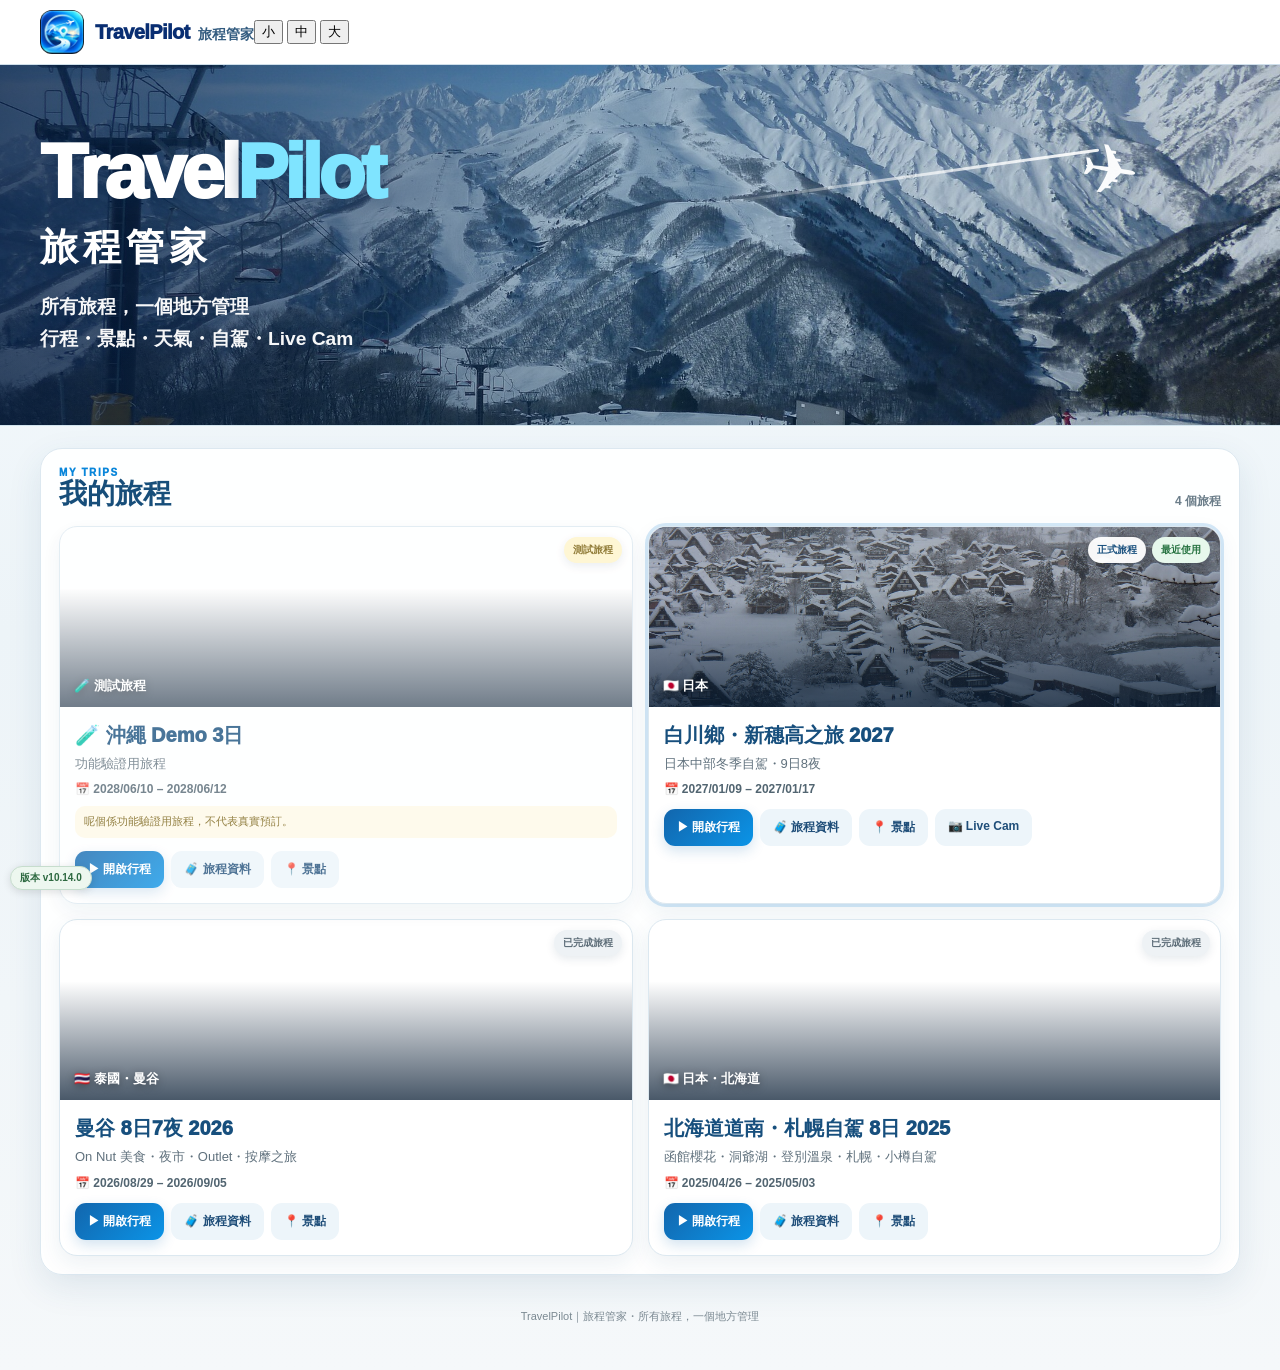
==== commit f20c36c9: "Test homepage small medium large font switcher" ====
--- a/index.html
+++ b/index.html
@@ -21,6 +21,11 @@
       <img src="assets/images/travelpilot-icon-exact.jpg?v=10.14.0" alt="">
       <span class="tp-brand-text"><strong>TravelPilot</strong><small>旅程管家</small></span>
     </a>
+    <div class="tp-font-switcher" role="group" aria-label="字體大小">
+      <button type="button" data-font-size="small">小</button>
+      <button type="button" data-font-size="medium">中</button>
+      <button type="button" data-font-size="large">大</button>
+    </div>
   </div>
 </header>
 
@@ -53,6 +58,23 @@
 <script src="assets/multi-trip-context-v1.js?v=10.14.0"></script>
 <script>
 (function(){
+  const FONT_KEY='travelPilot.fontSize';
+  const FONT_SIZES=new Set(['small','medium','large']);
+  function applyFontSize(size){
+    const value=FONT_SIZES.has(size)?size:'medium';
+    document.documentElement.dataset.fontSize=value;
+    document.querySelectorAll('[data-font-size]').forEach(btn=>{
+      const on=btn.dataset.fontSize===value;
+      btn.classList.toggle('active',on);
+      btn.setAttribute('aria-pressed',on?'true':'false');
+    });
+    try{localStorage.setItem(FONT_KEY,value)}catch(e){}
+  }
+  let savedFont='medium';
+  try{savedFont=localStorage.getItem(FONT_KEY)||'medium'}catch(e){}
+  applyFontSize(savedFont);
+  document.querySelectorAll('[data-font-size]').forEach(btn=>btn.addEventListener('click',()=>applyFontSize(btn.dataset.fontSize)));
+
   const fallback={id:'shirakawago-shinhotaka-2027',name:'白川鄉・新穗高之旅 2027',shortName:'白川鄉・新穗高 2027',subtitle:'日本中部冬季自駕・9日8夜',startDate:'2027-01-09',endDate:'2027-01-17',country:'日本',emoji:'🇯🇵',cover:'assets/images/d7-shirakawago-view.jpg',entry:'itinerary.html',status:'active',badge:'正式旅程',features:{itinerary:true,tripInfo:true,attractions:true,liveCam:true}};
   const grid=document.getElementById('tripGrid');
   const count=document.getElementById('tripCount');
--- a/assets/travelpilot-home.css
+++ b/assets/travelpilot-home.css
@@ -1 +1 @@
-:root{--tp-blue:#0879d1;--tp-deep:#092e72;--tp-cyan:#15cbe8;--tp-bg:#edf4f8;--tp-ink:#18344c;--tp-muted:#667b8b;--tp-line:#dce8f0;--tp-card:#fff;--tp-shadow:0 12px 34px rgba(30,82,121,.10)}*{box-sizing:border-box}html{background:var(--tp-bg);scroll-behavior:smooth}body{margin:0;background:linear-gradient(180deg,#f6fbfe 0,#edf4f8 46%,#f5f8fa 100%);color:var(--tp-ink);font-family:Arial,"Microsoft JhengHei","Noto Sans TC",sans-serif;-webkit-font-smoothing:antialiased;overflow-x:hidden}a{-webkit-tap-highlight-color:transparent}.tp-sitebar{position:sticky;top:0;z-index:50;background:rgba(255,255,255,.94);backdrop-filter:blur(18px);border-bottom:1px solid rgba(205,222,233,.95);box-shadow:0 3px 18px rgba(22,65,97,.07)}.tp-sitebar-inner{width:min(1240px,100%);min-height:64px;margin:auto;padding:8px 20px;display:flex;align-items:center}.tp-brand{display:inline-flex;align-items:center;gap:11px;text-decoration:none;color:var(--tp-deep)}.tp-brand>img{width:44px;height:44px;object-fit:cover;border-radius:12px}.tp-brand-text{display:flex;align-items:baseline;gap:8px}.tp-brand-text strong{font-size:20px;font-weight:950;letter-spacing:-.03em}.tp-brand-text small{font-size:14px;font-weight:850;color:#325b7f}.tp-hero{position:relative;min-height:360px;background:linear-gradient(90deg,rgba(4,31,68,.72),rgba(5,69,116,.32) 47%,rgba(7,87,136,.08)),url('images/d5-mountain-harbor.jpg') center 42%/cover no-repeat;border-bottom:1px solid #d2e4ee;overflow:hidden}.tp-hero:before{content:"";position:absolute;left:0;right:0;bottom:0;height:40%;background:linear-gradient(180deg,transparent,rgba(3,24,47,.18))}.tp-hero:after{content:"✈";position:absolute;right:11%;top:18%;font-size:70px;color:rgba(255,255,255,.96);text-shadow:0 6px 22px rgba(0,45,88,.28);transform:rotate(9deg)}.tp-flight-line{position:absolute;right:14%;top:31%;width:32%;height:3px;background:linear-gradient(90deg,transparent,rgba(255,255,255,.65),rgba(255,255,255,.95));transform:rotate(-8deg);border-radius:999px;box-shadow:0 0 10px rgba(255,255,255,.35)}.tp-hero-inner{position:relative;z-index:2;width:min(1240px,100%);min-height:360px;margin:auto;padding:38px 20px;display:flex;align-items:center}.tp-hero-copy{max-width:650px;color:#fff;text-shadow:0 3px 18px rgba(0,34,74,.48)}.tp-hero-title{font-size:clamp(48px,6vw,88px);font-weight:950;letter-spacing:-.055em;line-height:.95}.tp-hero-title span{color:#7fe4ff}.tp-hero-cn{margin-top:14px;font-size:clamp(25px,3vw,43px);font-weight:900;letter-spacing:.13em}.tp-hero-sub{margin-top:18px;font-size:clamp(14px,1.5vw,20px);font-weight:750;line-height:1.65;color:rgba(255,255,255,.96)}.tp-shell{width:min(1240px,100%);margin:auto;padding:22px 20px 34px}.tp-trips-panel{background:rgba(255,255,255,.96);border:1px solid var(--tp-line);border-radius:22px;box-shadow:var(--tp-shadow);padding:18px}.tp-section-head{display:flex;align-items:flex-end;justify-content:space-between;gap:14px;margin-bottom:16px}.tp-section-head h1{margin:1px 0 0;color:#174e7a;line-height:1.1;font-size:28px}.tp-kicker{margin:0;color:#0a86da;font-size:10px;font-weight:950;letter-spacing:.16em}.tp-count{font-size:12px;color:#6b7d89;font-weight:850}.tp-trip-grid{display:grid;grid-template-columns:repeat(2,minmax(0,1fr));gap:15px}.tp-trip-card{overflow:hidden;background:#fff;border:1px solid #dce8f0;border-radius:18px;box-shadow:0 8px 22px rgba(20,71,111,.08);transition:transform .16s ease,box-shadow .16s ease,opacity .16s ease}.tp-trip-card:hover{transform:translateY(-2px);box-shadow:0 12px 28px rgba(20,71,111,.12)}.tp-trip-card.is-current{outline:3px solid rgba(8,121,209,.17)}.tp-trip-card.is-test{opacity:.78}.tp-cover{height:180px;background:linear-gradient(135deg,#dbe7ef,#b8cedd) center/cover no-repeat;position:relative}.tp-cover:after{content:"";position:absolute;inset:0;background:linear-gradient(transparent 34%,rgba(3,24,47,.72))}.tp-country{position:absolute;left:14px;bottom:12px;z-index:2;color:#fff;font-size:13px;font-weight:900;text-shadow:0 2px 8px rgba(0,0,0,.35)}.tp-badges{position:absolute;top:10px;right:10px;z-index:3;display:flex;gap:6px;flex-wrap:wrap;justify-content:flex-end}.tp-badge{padding:6px 9px;border-radius:999px;font-size:10px;font-weight:950;background:rgba(255,255,255,.95);color:#174f7d;box-shadow:0 3px 10px rgba(11,49,78,.10)}.tp-badge.is-test{background:#fff4c8;color:#725700}.tp-badge.is-current{background:#e7f8ec;color:#277341}.tp-trip-body{padding:15px}.tp-trip-name{font-size:20px;font-weight:950;color:#174f7d;line-height:1.35}.tp-trip-sub{margin-top:5px;color:#60717d;font-size:13px;line-height:1.5}.tp-trip-date{margin-top:9px;font-size:12px;color:#526571;font-weight:850}.tp-test-note{margin-top:10px;padding:8px 9px;border-radius:10px;background:#fff9e7;color:#776012;font-size:11px;line-height:1.45}.tp-actions{display:flex;gap:7px;flex-wrap:wrap;margin-top:13px}.tp-btn{border:0;border-radius:11px;background:linear-gradient(135deg,#1266ad,#0b94e7);color:#fff;padding:10px 13px;font-weight:900;text-decoration:none;font-size:12px;box-shadow:0 5px 13px rgba(19,105,173,.19);transition:transform .15s ease,filter .15s ease}.tp-btn:hover{transform:translateY(-1px);filter:brightness(1.03)}.tp-btn-secondary{background:#edf5fa;color:#1f4e79;box-shadow:none}.tp-status{margin-top:15px;padding:11px 13px;border-radius:12px;background:#f7fafc;color:#657987;font-size:12px;line-height:1.55;border:1px solid #e0ebf2}.tp-footer{text-align:center;color:#7b8992;font-size:11px;padding:0 12px 46px}@media(max-width:980px){.tp-hero,.tp-hero-inner{min-height:310px}.tp-hero:after{font-size:54px;right:7%}.tp-flight-line{right:12%;width:36%}}@media(max-width:700px){.tp-sitebar-inner{min-height:58px;padding:7px 12px}.tp-brand>img{width:40px;height:40px}.tp-brand-text{gap:6px}.tp-brand-text strong{font-size:17px}.tp-brand-text small{font-size:12px}.tp-hero{min-height:300px;background-position:center 45%}.tp-hero-inner{min-height:300px;padding:28px 16px;align-items:flex-end}.tp-hero-copy{max-width:88%}.tp-hero-title{font-size:clamp(38px,11vw,52px)}.tp-hero-cn{font-size:clamp(22px,7vw,30px)}.tp-hero-sub{font-size:13px;margin-top:12px}.tp-hero:after{font-size:42px;right:4%;top:9%}.tp-flight-line{top:21%;right:7%;width:40%}.tp-shell{padding:12px 10px 28px}.tp-trips-panel{padding:12px;border-radius:17px}.tp-section-head{margin-bottom:12px}.tp-section-head h1{font-size:23px}.tp-trip-grid{grid-template-columns:1fr}.tp-cover{height:155px}.tp-trip-name{font-size:18px}.tp-footer{padding-bottom:34px}}@media(max-width:390px){.tp-brand-text{flex-direction:column;align-items:flex-start;gap:0}.tp-brand-text small{font-size:10px}.tp-btn{padding:9px 11px}}+:root{--tp-blue:#0879d1;--tp-deep:#092e72;--tp-cyan:#15cbe8;--tp-bg:#edf4f8;--tp-ink:#18344c;--tp-muted:#667b8b;--tp-line:#dce8f0;--tp-card:#fff;--tp-shadow:0 12px 34px rgba(30,82,121,.10)}*{box-sizing:border-box}html{background:var(--tp-bg);scroll-behavior:smooth}body{margin:0;background:linear-gradient(180deg,#f6fbfe 0,#edf4f8 46%,#f5f8fa 100%);color:var(--tp-ink);font-family:Arial,"Microsoft JhengHei","Noto Sans TC",sans-serif;-webkit-font-smoothing:antialiased;overflow-x:hidden}a{-webkit-tap-highlight-color:transparent}.tp-sitebar{position:sticky;top:0;z-index:50;background:rgba(255,255,255,.94);backdrop-filter:blur(18px);border-bottom:1px solid rgba(205,222,233,.95);box-shadow:0 3px 18px rgba(22,65,97,.07)}.tp-sitebar-inner{width:min(1240px,100%);min-height:64px;margin:auto;padding:8px 20px;display:flex;align-items:center}.tp-brand{display:inline-flex;align-items:center;gap:11px;text-decoration:none;color:var(--tp-deep)}.tp-brand>img{width:44px;height:44px;object-fit:cover;border-radius:12px}.tp-brand-text{display:flex;align-items:baseline;gap:8px}.tp-brand-text strong{font-size:20px;font-weight:950;letter-spacing:-.03em}.tp-brand-text small{font-size:14px;font-weight:850;color:#325b7f}.tp-hero{position:relative;min-height:360px;background:linear-gradient(90deg,rgba(4,31,68,.72),rgba(5,69,116,.32) 47%,rgba(7,87,136,.08)),url('images/d5-mountain-harbor.jpg') center 42%/cover no-repeat;border-bottom:1px solid #d2e4ee;overflow:hidden}.tp-hero:before{content:"";position:absolute;left:0;right:0;bottom:0;height:40%;background:linear-gradient(180deg,transparent,rgba(3,24,47,.18))}.tp-hero:after{content:"✈";position:absolute;right:11%;top:18%;font-size:70px;color:rgba(255,255,255,.96);text-shadow:0 6px 22px rgba(0,45,88,.28);transform:rotate(9deg)}.tp-flight-line{position:absolute;right:14%;top:31%;width:32%;height:3px;background:linear-gradient(90deg,transparent,rgba(255,255,255,.65),rgba(255,255,255,.95));transform:rotate(-8deg);border-radius:999px;box-shadow:0 0 10px rgba(255,255,255,.35)}.tp-hero-inner{position:relative;z-index:2;width:min(1240px,100%);min-height:360px;margin:auto;padding:38px 20px;display:flex;align-items:center}.tp-hero-copy{max-width:650px;color:#fff;text-shadow:0 3px 18px rgba(0,34,74,.48)}.tp-hero-title{font-size:clamp(48px,6vw,88px);font-weight:950;letter-spacing:-.055em;line-height:.95}.tp-hero-title span{color:#7fe4ff}.tp-hero-cn{margin-top:14px;font-size:clamp(25px,3vw,43px);font-weight:900;letter-spacing:.13em}.tp-hero-sub{margin-top:18px;font-size:clamp(14px,1.5vw,20px);font-weight:750;line-height:1.65;color:rgba(255,255,255,.96)}.tp-shell{width:min(1240px,100%);margin:auto;padding:22px 20px 34px}.tp-trips-panel{background:rgba(255,255,255,.96);border:1px solid var(--tp-line);border-radius:22px;box-shadow:var(--tp-shadow);padding:18px}.tp-section-head{display:flex;align-items:flex-end;justify-content:space-between;gap:14px;margin-bottom:16px}.tp-section-head h1{margin:1px 0 0;color:#174e7a;line-height:1.1;font-size:28px}.tp-kicker{margin:0;color:#0a86da;font-size:10px;font-weight:950;letter-spacing:.16em}.tp-count{font-size:12px;color:#6b7d89;font-weight:850}.tp-trip-grid{display:grid;grid-template-columns:repeat(2,minmax(0,1fr));gap:15px}.tp-trip-card{overflow:hidden;background:#fff;border:1px solid #dce8f0;border-radius:18px;box-shadow:0 8px 22px rgba(20,71,111,.08);transition:transform .16s ease,box-shadow .16s ease,opacity .16s ease;cursor:pointer}.tp-trip-card:hover{transform:translateY(-2px);box-shadow:0 12px 28px rgba(20,71,111,.12)}.tp-trip-card:focus-visible{outline:3px solid rgba(8,121,209,.35);outline-offset:3px}.tp-trip-card.is-current{outline:3px solid rgba(8,121,209,.17)}.tp-trip-card.is-test{opacity:.78}.tp-cover{height:180px;background:linear-gradient(135deg,#dbe7ef,#b8cedd) center/cover no-repeat;position:relative}.tp-cover:after{content:"";position:absolute;inset:0;background:linear-gradient(transparent 34%,rgba(3,24,47,.72))}.tp-country{position:absolute;left:14px;bottom:12px;z-index:2;color:#fff;font-size:13px;font-weight:900;text-shadow:0 2px 8px rgba(0,0,0,.35)}.tp-badges{position:absolute;top:10px;right:10px;z-index:3;display:flex;gap:6px;flex-wrap:wrap;justify-content:flex-end}.tp-badge{padding:6px 9px;border-radius:999px;font-size:10px;font-weight:950;background:rgba(255,255,255,.95);color:#174f7d;box-shadow:0 3px 10px rgba(11,49,78,.10)}.tp-badge.is-test{background:#fff4c8;color:#725700}.tp-badge.is-current{background:#e7f8ec;color:#277341}.tp-badge.is-completed{background:#eef2f5;color:#5d6d78}.tp-trip-body{padding:15px}.tp-trip-name{font-size:20px;font-weight:950;color:#174f7d;line-height:1.35}.tp-trip-sub{margin-top:5px;color:#60717d;font-size:13px;line-height:1.5}.tp-trip-date{margin-top:9px;font-size:12px;color:#526571;font-weight:850}.tp-test-note{margin-top:10px;padding:8px 9px;border-radius:10px;background:#fff9e7;color:#776012;font-size:11px;line-height:1.45}.tp-actions{display:flex;gap:7px;flex-wrap:wrap;margin-top:13px}.tp-btn{border:0;border-radius:11px;background:linear-gradient(135deg,#1266ad,#0b94e7);color:#fff;padding:10px 13px;font-weight:900;text-decoration:none;font-size:12px;box-shadow:0 5px 13px rgba(19,105,173,.19);transition:transform .15s ease,filter .15s ease}.tp-btn:hover{transform:translateY(-1px);filter:brightness(1.03)}.tp-btn-secondary{background:#edf5fa;color:#1f4e79;box-shadow:none}.tp-footer{text-align:center;color:#7b8992;font-size:11px;padding:0 12px 46px}@media(max-width:980px){.tp-hero,.tp-hero-inner{min-height:310px}.tp-hero:after{font-size:54px;right:7%}.tp-flight-line{right:12%;width:36%}}@media(max-width:700px){.tp-sitebar-inner{min-height:58px;padding:7px 12px}.tp-brand>img{width:40px;height:40px}.tp-brand-text{gap:6px}.tp-brand-text strong{font-size:17px}.tp-brand-text small{font-size:12px}.tp-hero{min-height:300px;background-position:center 45%}.tp-hero-inner{min-height:300px;padding:28px 16px;align-items:flex-end}.tp-hero-copy{max-width:88%}.tp-hero-title{font-size:clamp(38px,11vw,52px)}.tp-hero-cn{font-size:clamp(22px,7vw,30px)}.tp-hero-sub{font-size:13px;margin-top:12px}.tp-hero:after{font-size:42px;right:4%;top:9%}.tp-flight-line{top:21%;right:7%;width:40%}.tp-shell{padding:12px 10px 28px}.tp-trips-panel{padding:12px;border-radius:17px}.tp-section-head{margin-bottom:12px}.tp-section-head h1{font-size:23px}.tp-trip-grid{grid-template-columns:1fr}.tp-cover{height:155px}.tp-trip-name{font-size:18px}.tp-footer{padding-bottom:34px}}@media(max-width:390px){.tp-brand-text{flex-direction:column;align-items:flex-start;gap:0}.tp-brand-text small{font-size:10px}.tp-btn{padding:9px 11px}}
